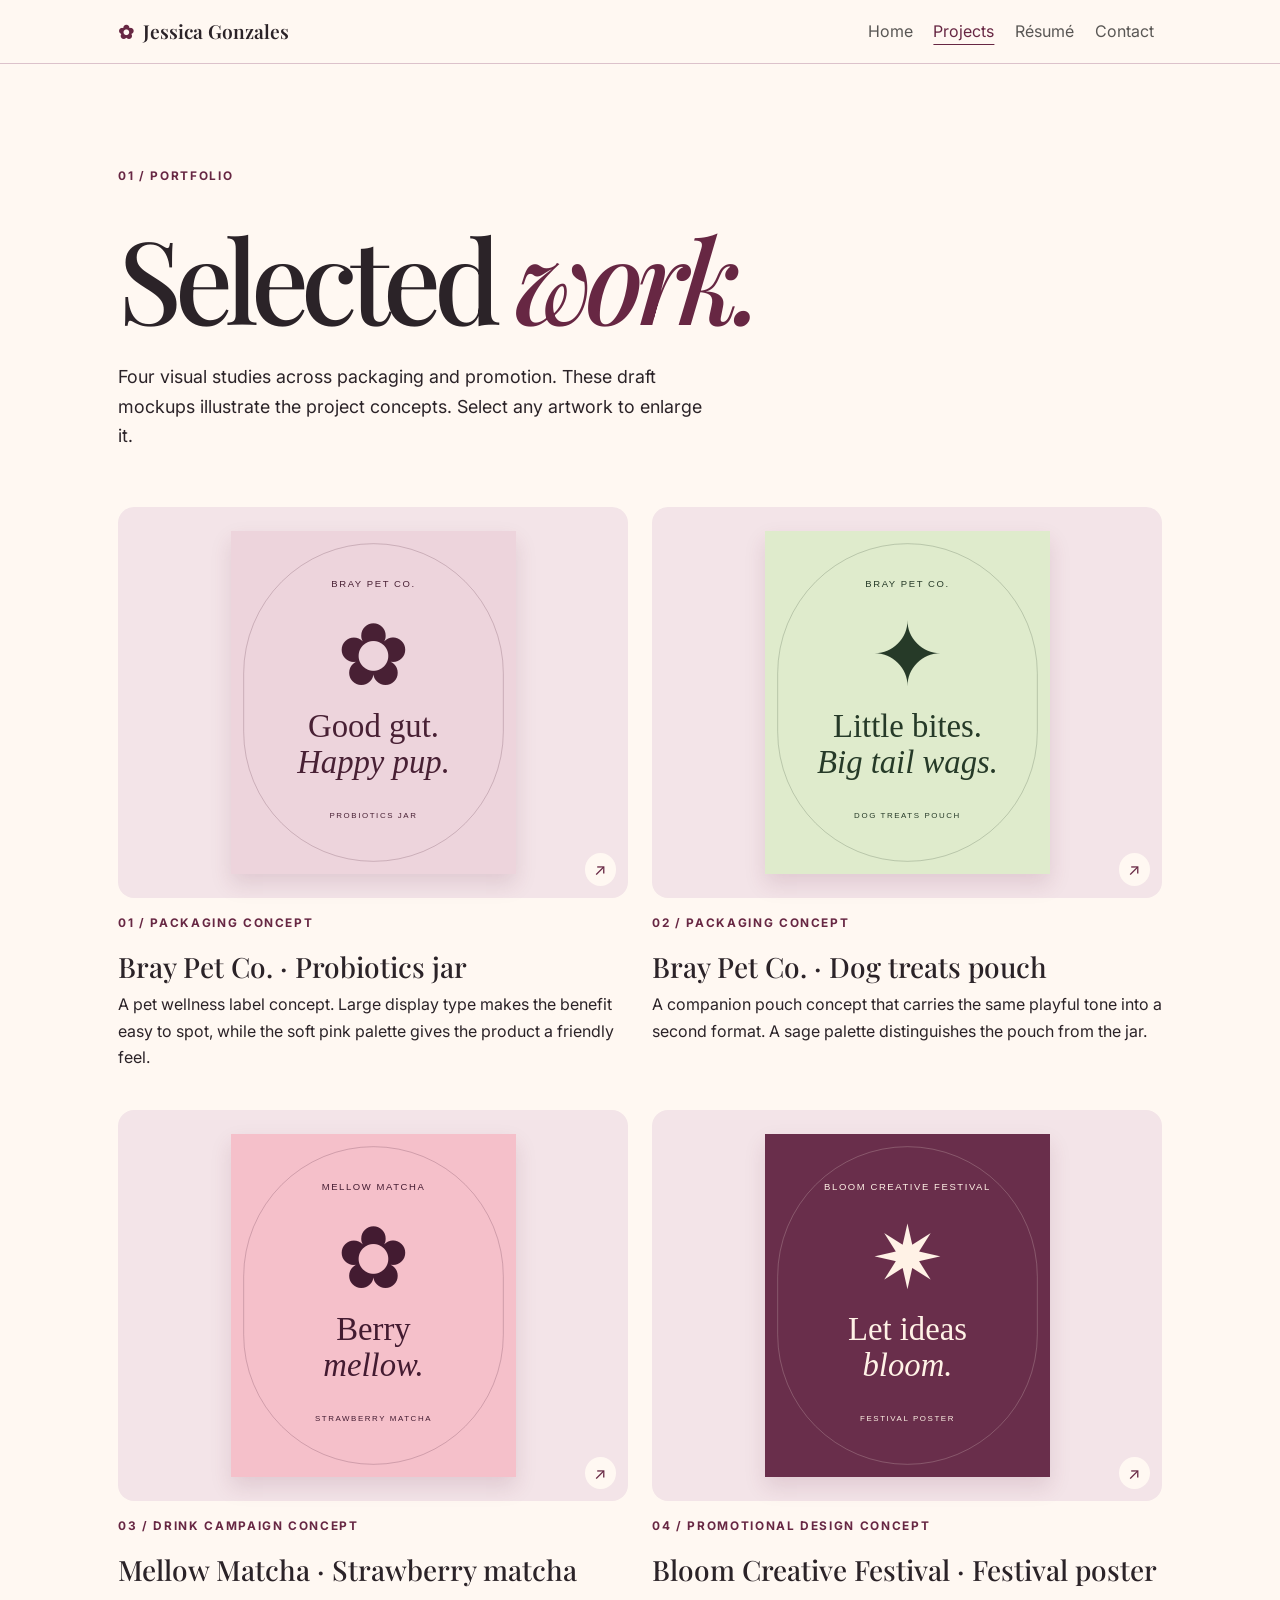
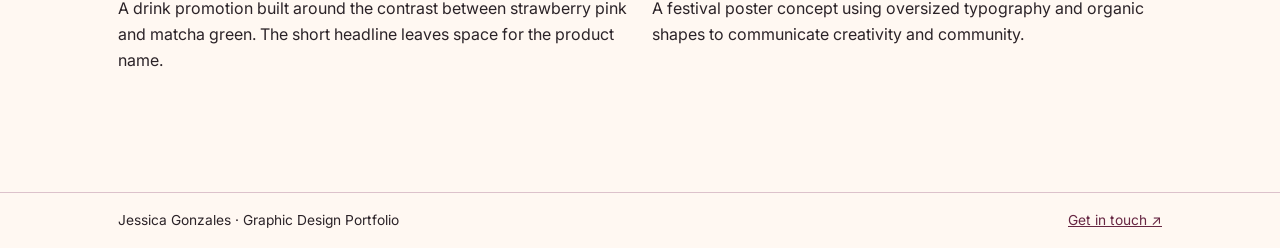
==== projects.html @ f43d1514 "Add graphic design portfolio" ====
<!doctype html>
<html lang="en-AU">
<head>
 <meta charset="utf-8">
 <meta name="viewport" content="width=device-width, initial-scale=1">
 <meta name="description" content="Jessica Gonzales, emerging graphic designer. Explore branding, packaging and promotional design concepts.">
 <title>Projects | Jessica Gonzales</title>
 <link rel="icon" href="favicon.svg" type="image/svg+xml">
 <link rel="preconnect" href="https://fonts.googleapis.com">
 <link rel="preconnect" href="https://fonts.gstatic.com" crossorigin>
 <link href="https://fonts.googleapis.com/css2?family=Inter:wght@400;500;600;700&amp;family=Playfair+Display:ital,wght@0,500;0,600;1,500&amp;display=swap" rel="stylesheet">
 <link href="https://cdn.jsdelivr.net/npm/bootstrap@5.3.3/dist/css/bootstrap.min.css" rel="stylesheet">
 <link href="style.css" rel="stylesheet">
 <script src="gallery.js" defer></script>
</head>
<body>
 <a class="skip" href="#main">Skip to content</a>
 <!-- Navigation adapted from INFO1005 Module 2.3 Bart Simpson example. -->
  <nav id="mainNav" class="navbar navbar-expand-lg sticky-top" aria-label="Main navigation">
    <div class="container">
      <a class="navbar-brand wordmark" href="index.html">
        <span aria-hidden="true">✿</span> Jessica Gonzales
      </a>

      <button class="navbar-toggler" type="button"
              data-bs-toggle="collapse"
              data-bs-target="#portfolioNavbar"
              aria-controls="portfolioNavbar"
              aria-expanded="false"
              aria-label="Toggle navigation">
        <span class="navbar-toggler-icon"></span>
      </button>

      <div class="collapse navbar-collapse" id="portfolioNavbar">
        <ul class="navbar-nav ms-auto">
          <li class="nav-item"><a class="nav-link" href="index.html">Home</a></li>
          <li class="nav-item"><a class="nav-link" aria-current="page" href="projects.html">Projects</a></li>
          <li class="nav-item"><a class="nav-link" href="resume.html">Résumé</a></li>
          <li class="nav-item"><a class="nav-link" href="contact.html">Contact</a></li>
        </ul>
      </div>
    </div>
  </nav>
 <main id="main">
 <section class="container section-space">
  <p class="eyebrow">01 / Portfolio</p><h1>Selected <em>work.</em></h1>
  <p class="intro">Four visual studies across packaging and promotion. These draft mockups illustrate the project concepts. Select any artwork to enlarge it.</p>
  <div class="row g-4 project-grid"><article class="col-md-6">
   <button class="art-button" type="button" data-art="bray-probiotics.svg" data-title="Bray Pet Co. · Probiotics jar" aria-label="Enlarge Probiotics jar">
     <img src="bray-probiotics.svg" alt="Bray Pet Co. concept artwork for Probiotics jar" width="540" height="650" loading="lazy">
     <span aria-hidden="true">↗</span>
   </button>
   <p class="eyebrow mt-3">01 / Packaging concept</p>
   <h2 class="h3">Bray Pet Co. · Probiotics jar</h2>
   <p>A pet wellness label concept. Large display type makes the benefit easy to spot, while the soft pink palette gives the product a friendly feel.</p>
 </article><article class="col-md-6">
   <button class="art-button" type="button" data-art="bray-treats.svg" data-title="Bray Pet Co. · Dog treats pouch" aria-label="Enlarge Dog treats pouch">
     <img src="bray-treats.svg" alt="Bray Pet Co. concept artwork for Dog treats pouch" width="540" height="650" loading="lazy">
     <span aria-hidden="true">↗</span>
   </button>
   <p class="eyebrow mt-3">02 / Packaging concept</p>
   <h2 class="h3">Bray Pet Co. · Dog treats pouch</h2>
   <p>A companion pouch concept that carries the same playful tone into a second format. A sage palette distinguishes the pouch from the jar.</p>
 </article><article class="col-md-6">
   <button class="art-button" type="button" data-art="strawberry-matcha.svg" data-title="Mellow Matcha · Strawberry matcha" aria-label="Enlarge Strawberry matcha">
     <img src="strawberry-matcha.svg" alt="Mellow Matcha concept artwork for Strawberry matcha" width="540" height="650" loading="lazy">
     <span aria-hidden="true">↗</span>
   </button>
   <p class="eyebrow mt-3">03 / Drink campaign concept</p>
   <h2 class="h3">Mellow Matcha · Strawberry matcha</h2>
   <p>A drink promotion built around the contrast between strawberry pink and matcha green. The short headline leaves space for the product name.</p>
 </article><article class="col-md-6">
   <button class="art-button" type="button" data-art="bloom-festival.svg" data-title="Bloom Creative Festival · Festival poster" aria-label="Enlarge Festival poster">
     <img src="bloom-festival.svg" alt="Bloom Creative Festival concept artwork for Festival poster" width="540" height="650" loading="lazy">
     <span aria-hidden="true">↗</span>
   </button>
   <p class="eyebrow mt-3">04 / Promotional design concept</p>
   <h2 class="h3">Bloom Creative Festival · Festival poster</h2>
   <p>A festival poster concept using oversized typography and organic shapes to communicate creativity and community.</p>
 </article></div>
 </section>
 <!-- The native dialog supplies focus trapping and Escape-to-close behaviour. -->
 <dialog id="lightbox" aria-labelledby="art-title">
  <form method="dialog"><button class="close-art" autofocus>Close ×</button></form>
  <h2 id="art-title" class="h4"></h2><img id="large-art" src="bray-probiotics.svg" alt="">
 </dialog>
</main>
 <footer class="site-footer"><div class="container nav-wrap"><span>Jessica Gonzales · Graphic Design Portfolio</span><a href="contact.html">Get in touch ↗</a></div></footer>
 <script src="https://cdn.jsdelivr.net/npm/bootstrap@5.3.3/dist/js/bootstrap.bundle.min.js"></script>
</body>
</html>
---- style.css ----
/* Brand palette and typography shared by every page. */
:root {
  --paper: #fff8f2;
  --ink: #2b2328;
  --berry: #672743;
  --pink: #f3d4dc;
  --line: #dcc2cb;
}
* { box-sizing: border-box; }
body {
  margin: 0;
  background: var(--paper);
  color: var(--ink);
  font: 1rem/1.65 Inter, Arial, sans-serif;
}
.container { padding-inline: clamp(1.15rem, 4vw, 3rem); }
a { color: var(--berry); }
a:focus-visible, button:focus-visible { outline: 3px solid #863859; outline-offset: 4px; }
img { display: block; max-width: 100%; height: auto; }
h1, h2, h3, .wordmark { font-family: "Playfair Display", Georgia, serif; }
h1 { font-size: clamp(3.25rem, 9vw, 8rem); line-height: .98; letter-spacing: -.065em; margin: .3em 0 .25em; }
h2 { font-size: clamp(2rem, 4vw, 3.2rem); line-height: 1.08; }
em { color: var(--berry); font-weight: 500; }
.skip { position: absolute; transform: translateY(-150%); z-index: 9; background: white; padding: .5rem; }
.skip:focus { transform: none; }
.eyebrow, figcaption { font-size: .74rem; font-weight: 700; letter-spacing: .14em; text-transform: uppercase; color: var(--berry); }
.nav-wrap, .actions { display: flex; align-items: center; flex-wrap: wrap; gap: clamp(.75rem, 3vw, 1.8rem); }
.nav-wrap { justify-content: space-between; padding-block: 1rem; }
nav a, .wordmark { text-decoration: none; color: var(--ink); }
nav a { font-size: .88rem; font-weight: 600; padding-block: .25rem; }
nav a[aria-current], nav a:hover { color: var(--berry); text-decoration: underline; text-underline-offset: .45rem; }
.wordmark { font-size: 1.2rem; }
.wordmark span { color: var(--berry); padding-right: .25rem; }
.hero { background: linear-gradient(130deg, var(--paper), #fae8ea); }
.hero, .section-space { padding-block: clamp(3.25rem, 8vw, 7rem); }
.hero-art { background: var(--pink); padding: clamp(1.2rem, 4vw, 2.8rem); border-radius: 52% 52% 1rem 1rem; }
.hero-art img { width: 100%; max-width: 290px; margin-inline: auto; box-shadow: 0 14px 25px #67274324; transform: rotate(5deg); }
figcaption { margin-top: 1rem; }
.intro { max-width: 37rem; font-size: 1.12rem; }
.actions { margin-top: 1.7rem; }
.pill { display: inline-block; padding: .78rem 1.25rem; border-radius: 99px; background: var(--berry); color: white; text-decoration: none; font-weight: 600; }
.pill:hover { background: #492037; color: white; }
.text-link { text-underline-offset: .25rem; }
.project-grid { margin-top: 2rem; }
.art-button { display: grid; place-items: center; position: relative; width: 100%; border: 0; background: #f3e4e8; padding: 1.5rem; border-radius: 1rem; }
.art-button:hover { background: var(--pink); }
.art-button img { width: min(100%, 285px); box-shadow: 0 10px 20px #67274322; }
.art-button span { position: absolute; right: .75rem; bottom: .75rem; background: var(--paper); color: var(--berry); border-radius: 50%; padding: .2rem .6rem; }
dialog { max-width: min(94vw, 660px); max-height: 92vh; border: 1px solid var(--line); border-radius: 1rem; padding: 1rem; color: var(--ink); background: var(--paper); }
dialog::backdrop { background: #251420cf; }
dialog img { max-height: 70vh; width: auto; margin: auto; }
.close-art { color: var(--berry); background: transparent; border: 1px solid var(--line); border-radius: 99px; padding: .3rem .7rem; margin-bottom: .75rem; }
.entry { padding-block: 1rem; border-bottom: 1px solid var(--line); }
.entry h3 { font-size: 1.4rem; }
.entry p, .note p { margin-bottom: 0; }
.note { background: #fae8ea; border-radius: 1rem; padding: 1.3rem; margin-bottom: 1rem; }
.note h2 { font-size: 1.8rem; }
.email { margin-top: 1.2rem; overflow-wrap: anywhere; }
.contact-page { min-height: 65vh; }
.site-footer { border-top: 1px solid var(--line); font-size: .86rem; }
@media (max-width: 575px) {
  .hero-art img { max-width: 225px; }
  .hero, .section-space { padding-block: 3rem; }
}


/* Restyle the Module 2.3 Bootstrap navbar for the portfolio palette. */
#mainNav {
  background: var(--paper);
  border-bottom: 1px solid var(--line);
}
#mainNav .nav-link { padding-block: .65rem; }
#mainNav .navbar-toggler { background: var(--pink); }
#mainNav .navbar-nav { gap: .3rem; }
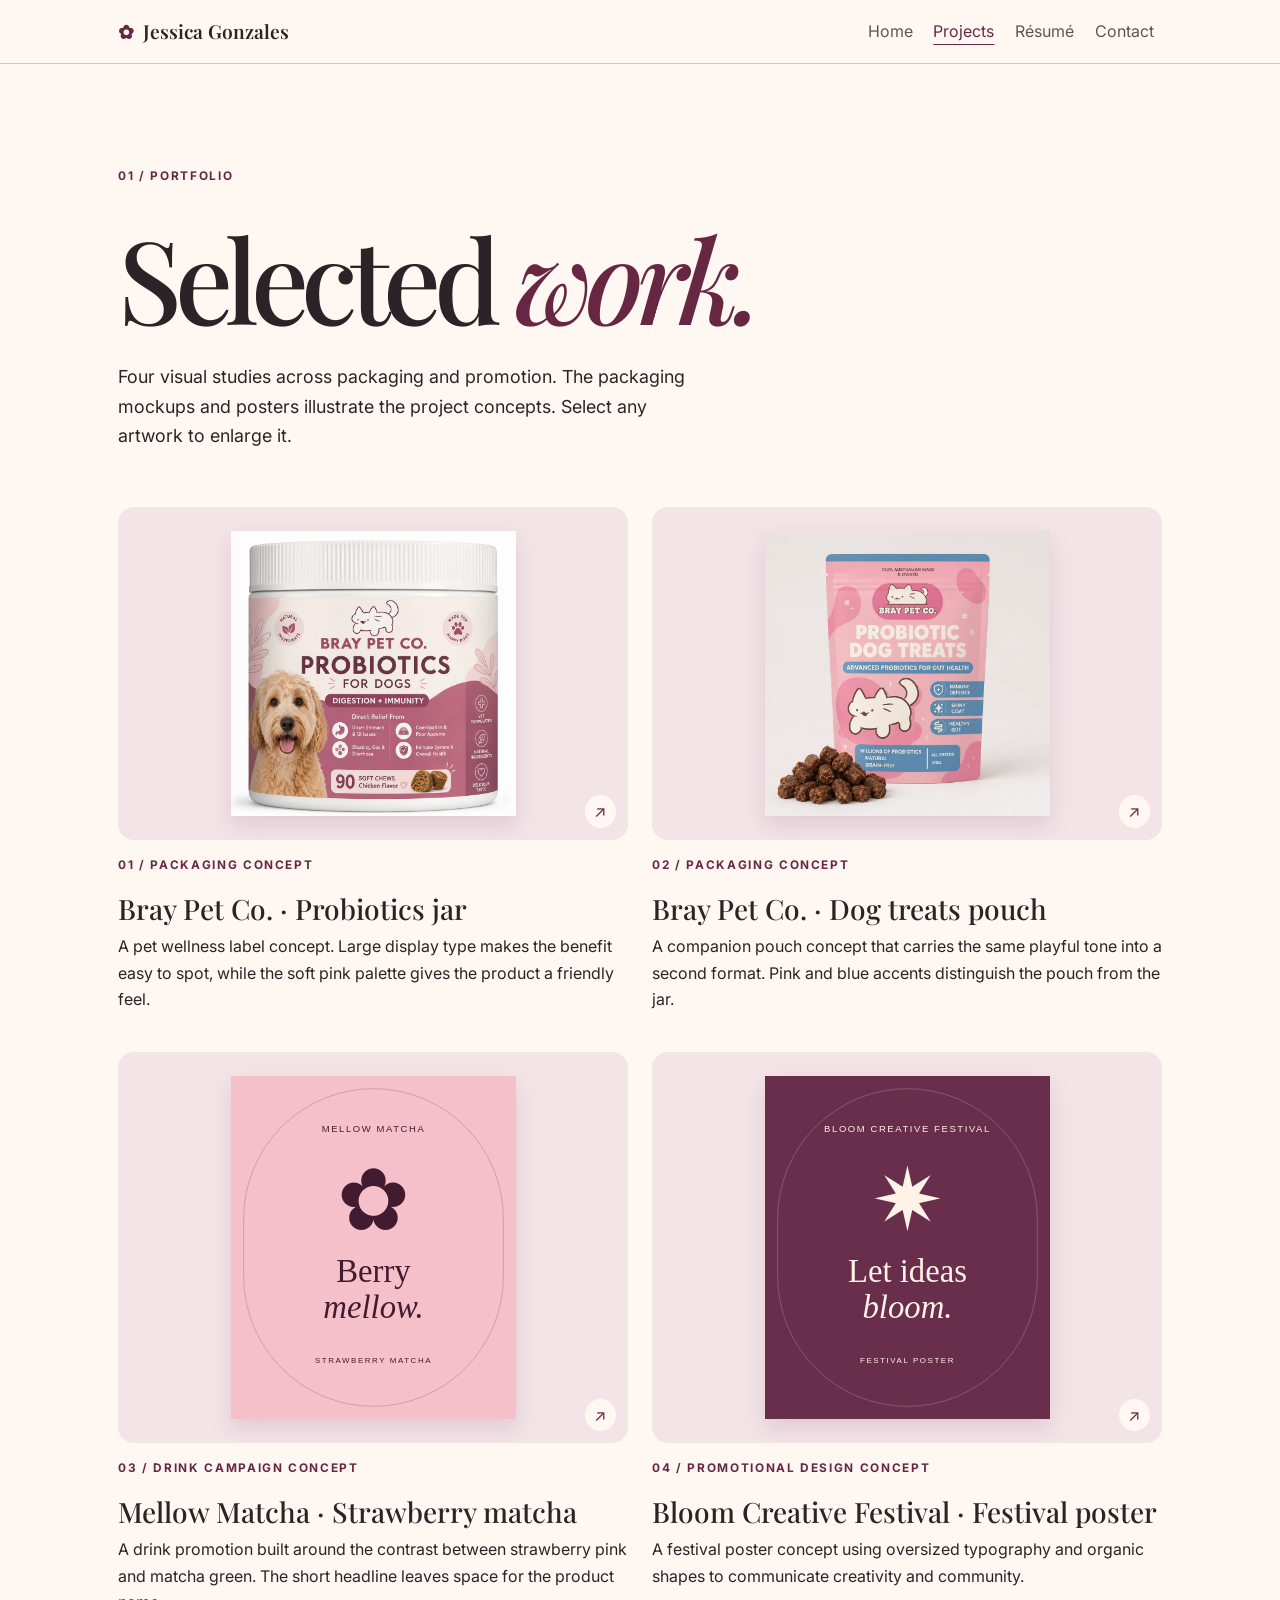
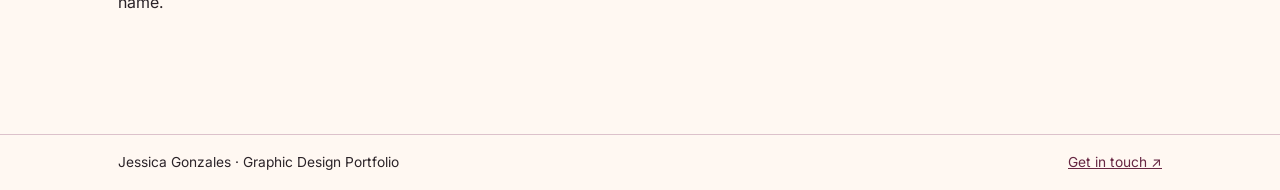
==== commit 27d3fcfe: "Use original Bray Pet Co. packaging mockups" ====
--- a/projects.html
+++ b/projects.html
@@ -44,23 +44,23 @@
  <main id="main">
  <section class="container section-space">
   <p class="eyebrow">01 / Portfolio</p><h1>Selected <em>work.</em></h1>
-  <p class="intro">Four visual studies across packaging and promotion. These draft mockups illustrate the project concepts. Select any artwork to enlarge it.</p>
+  <p class="intro">Four visual studies across packaging and promotion. The packaging mockups and posters illustrate the project concepts. Select any artwork to enlarge it.</p>
   <div class="row g-4 project-grid"><article class="col-md-6">
-   <button class="art-button" type="button" data-art="bray-probiotics.svg" data-title="Bray Pet Co. · Probiotics jar" aria-label="Enlarge Probiotics jar">
-     <img src="bray-probiotics.svg" alt="Bray Pet Co. concept artwork for Probiotics jar" width="540" height="650" loading="lazy">
+   <button class="art-button" type="button" data-art="bray-probiotics.webp" data-title="Bray Pet Co. · Probiotics jar" aria-label="Enlarge Probiotics jar">
+     <img src="bray-probiotics.webp" alt="Bray Pet Co. concept artwork for Probiotics jar" width="960" height="960" loading="lazy">
      <span aria-hidden="true">↗</span>
    </button>
    <p class="eyebrow mt-3">01 / Packaging concept</p>
    <h2 class="h3">Bray Pet Co. · Probiotics jar</h2>
    <p>A pet wellness label concept. Large display type makes the benefit easy to spot, while the soft pink palette gives the product a friendly feel.</p>
  </article><article class="col-md-6">
-   <button class="art-button" type="button" data-art="bray-treats.svg" data-title="Bray Pet Co. · Dog treats pouch" aria-label="Enlarge Dog treats pouch">
-     <img src="bray-treats.svg" alt="Bray Pet Co. concept artwork for Dog treats pouch" width="540" height="650" loading="lazy">
+   <button class="art-button" type="button" data-art="bray-treats.webp" data-title="Bray Pet Co. · Dog treats pouch" aria-label="Enlarge Dog treats pouch">
+     <img src="bray-treats.webp" alt="Bray Pet Co. concept artwork for Dog treats pouch" width="960" height="960" loading="lazy">
      <span aria-hidden="true">↗</span>
    </button>
    <p class="eyebrow mt-3">02 / Packaging concept</p>
    <h2 class="h3">Bray Pet Co. · Dog treats pouch</h2>
-   <p>A companion pouch concept that carries the same playful tone into a second format. A sage palette distinguishes the pouch from the jar.</p>
+   <p>A companion pouch concept that carries the same playful tone into a second format. Pink and blue accents distinguish the pouch from the jar.</p>
  </article><article class="col-md-6">
    <button class="art-button" type="button" data-art="strawberry-matcha.svg" data-title="Mellow Matcha · Strawberry matcha" aria-label="Enlarge Strawberry matcha">
      <img src="strawberry-matcha.svg" alt="Mellow Matcha concept artwork for Strawberry matcha" width="540" height="650" loading="lazy">
@@ -82,7 +82,7 @@
  <!-- The native dialog supplies focus trapping and Escape-to-close behaviour. -->
  <dialog id="lightbox" aria-labelledby="art-title">
   <form method="dialog"><button class="close-art" autofocus>Close ×</button></form>
-  <h2 id="art-title" class="h4"></h2><img id="large-art" src="bray-probiotics.svg" alt="">
+  <h2 id="art-title" class="h4"></h2><img id="large-art" src="bray-probiotics.webp" alt="">
  </dialog>
 </main>
  <footer class="site-footer"><div class="container nav-wrap"><span>Jessica Gonzales · Graphic Design Portfolio</span><a href="contact.html">Get in touch ↗</a></div></footer>
